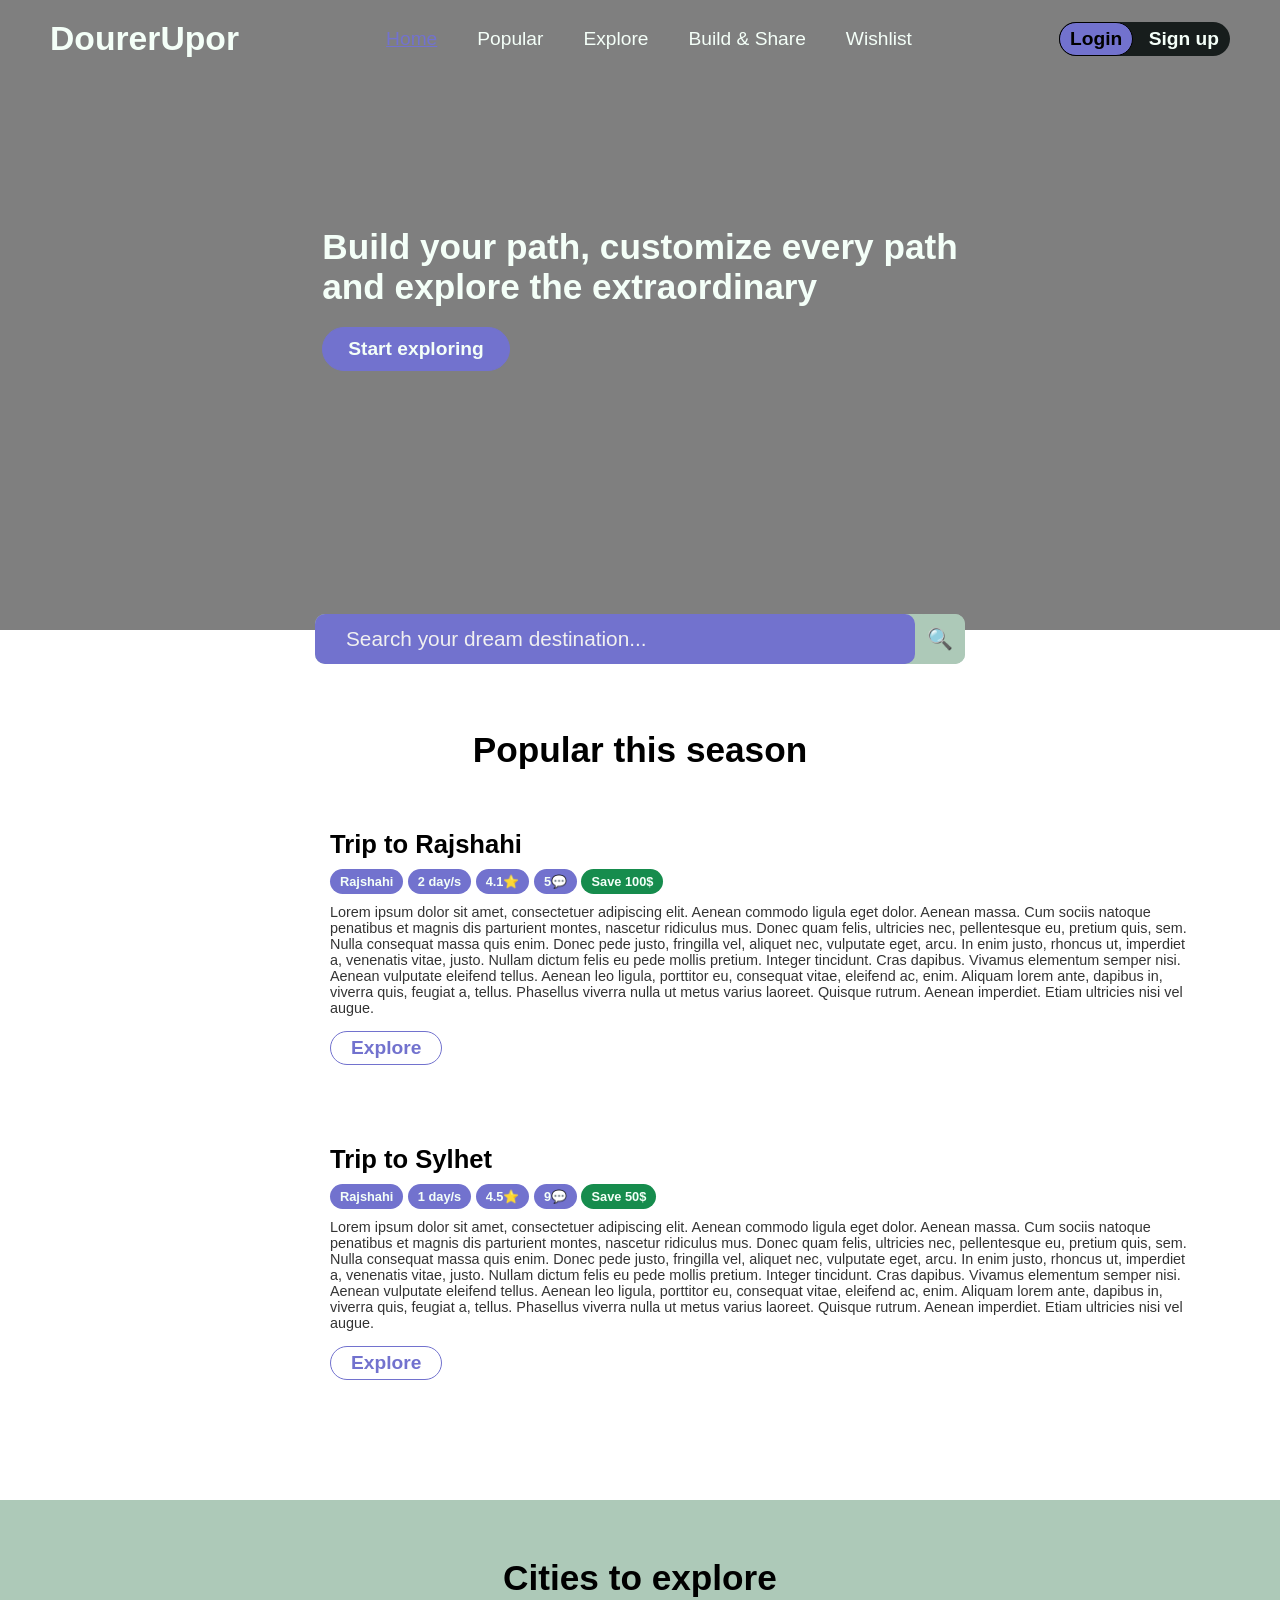
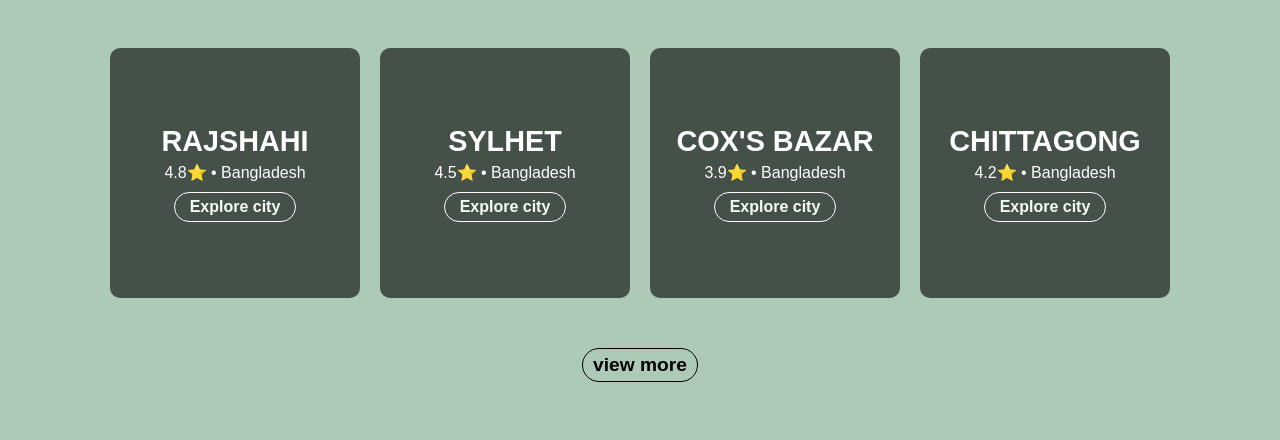
==== index.html @ 63a6f8eb "Dummy Home page" ====
<!DOCTYPE html>
<html lang="en">
<head>
    <meta charset="UTF-8">
    <meta name="viewport" content="width=device-width, initial-scale=1.0">
    <link rel="stylesheet" href="styles.css">
    <title>Document</title>
</head>
<body>
    <section id="hero-section">
        <div class="overlay">
            <nav id="navigation">
                <div class="logo">
                    <h3>DourerUpor</h3>
                </div>
                <div>
                    <ul>
                        <li class="active-page"><a href="" class="active">Home</a></li>
                        <li><a href="">Popular</a></li>
                        <li><a href="">Explore</a></li>
                        <li><a href="">Build & Share</a></li>
                        <li><a href="">Wishlist</a></li>
                    </ul>
                </div>
                <div>
                    <div class="login-btn-container">
                        <button class="login-btn theme-btn">Login</button>
                        <button class="signup-btn theme-btn">Sign up</button>
                    </div>
                </div>
            </nav>
            <div class="hero-body">
                <div class="hero-body-items">
                    <h1>Build your path, customize every path <br> and explore the extraordinary</h1>
                    <button class="theme-btn start-exploring-btn">Start exploring</button>
                    
                </div>
            </div>   
            <div class="hero-search-bar">
                <form>
                    <div class="search-box-wrapper">
                        <input placeholder="Search your dream destination..." type="text" id="search-box" name="search-box">
                        <button class="search-btn">🔍</button>
                    </div>
                </form>
            </div>
        </div>
    </section>
    <section id="popular-section">
        <div class="title-container"><h1>Popular this season</h1></div>
        <div class="popular-content-container">
            <div class="package-card">
                <div class="left">
                    <div class="package-cover" style="background: url(img/rajshahi.jpg); width: 250px; height: 250px;background-repeat: no-repeat;
  background-size: cover; border-radius: 10px;"></div>
                </div>
                <div class="right">
                    <h3 class="package-name card-item">Trip to Rajshahi</h3>
                    <div class="card-item">
                        <button class="theme-btn info-btn">Rajshahi</button>
                        <button disabled class="theme-btn info-btn">2 day/s</button>
                        <button disabled class="theme-btn info-btn">4.1⭐</button>
                        <button disabled class="theme-btn info-btn">5💬</button>
                        <button disabled class="theme-btn info-btn offer">Save 100$</button>
                    </div>
                    
                    <p class="card-item package-brief">Lorem ipsum dolor sit amet, consectetuer adipiscing elit. Aenean commodo ligula eget dolor. Aenean massa. Cum sociis natoque penatibus et magnis dis parturient montes, nascetur ridiculus mus. Donec quam felis, ultricies nec, pellentesque eu, pretium quis, sem. Nulla consequat massa quis enim. Donec pede justo, fringilla vel, aliquet nec, vulputate eget, arcu. In enim justo, rhoncus ut, imperdiet a, venenatis vitae, justo. Nullam dictum felis eu pede mollis pretium. Integer tincidunt. Cras dapibus. Vivamus elementum semper nisi. Aenean vulputate eleifend tellus. Aenean leo ligula, porttitor eu, consequat vitae, eleifend ac, enim. Aliquam lorem ante, dapibus in, viverra quis, feugiat a, tellus. Phasellus viverra nulla ut metus varius laoreet. Quisque rutrum. Aenean imperdiet. Etiam ultricies nisi vel augue.</p>
                    <div class="card-item">
                        <button class="theme-btn package-explore-btn">Explore</button>
                    </div>
                </div>
            </div>
            <div class="package-card">
                <div class="left">
                    <div class="package-cover" style="background: url(img/jaflong.jpg); width: 250px; height: 250px;background-repeat: no-repeat;
                                                    background-size: cover; border-radius: 10px;">
                    </div>
                </div>
                <div class="right">
                    <h3 class="package-name card-item">Trip to Sylhet</h3>
                    <div class="card-item">
                        <button class="theme-btn info-btn">Rajshahi</button>
                        <button disabled class="theme-btn info-btn">1 day/s</button>
                        <button disabled class="theme-btn info-btn">4.5⭐</button>
                        <button disabled class="theme-btn info-btn">9💬</button>
                        <button disabled class="theme-btn info-btn offer">Save 50$</button>
                    </div>
                    
                    <p class="card-item package-brief">Lorem ipsum dolor sit amet, consectetuer adipiscing elit. Aenean commodo ligula eget dolor. Aenean massa. Cum sociis natoque penatibus et magnis dis parturient montes, nascetur ridiculus mus. Donec quam felis, ultricies nec, pellentesque eu, pretium quis, sem. Nulla consequat massa quis enim. Donec pede justo, fringilla vel, aliquet nec, vulputate eget, arcu. In enim justo, rhoncus ut, imperdiet a, venenatis vitae, justo. Nullam dictum felis eu pede mollis pretium. Integer tincidunt. Cras dapibus. Vivamus elementum semper nisi. Aenean vulputate eleifend tellus. Aenean leo ligula, porttitor eu, consequat vitae, eleifend ac, enim. Aliquam lorem ante, dapibus in, viverra quis, feugiat a, tellus. Phasellus viverra nulla ut metus varius laoreet. Quisque rutrum. Aenean imperdiet. Etiam ultricies nisi vel augue.</p>
                    <div class="card-item">
                        <button class="theme-btn package-explore-btn">Explore</button>
                    </div>
                </div>
            </div>
        </div>
        
    </section>
    <section id="explore-section">
        <div class="title-container"><h1>Cities to explore</h1></div>
        <div class="explore-package-card-container">
            <div class="exlpore-card" style="background: url(img/rajshahi.jpg); width: 250px; height: 250px;background-repeat: no-repeat;
                                      background-size: cover; border-radius: 10px;">
                <div class="explore-wrapper">
                    <h3>Rajshahi</h3>
                    <p>4.8⭐ • Bangladesh</p>
                    <div>
                        <button class="theme-btn explore-city-btn">Explore city</button>
                    </div>
                </div>
            </div>
            <div class="exlpore-card" style="background: url(img/jaflong.jpg); width: 250px; height: 250px;background-repeat: no-repeat;
                                      background-size: cover; border-radius: 10px;">
                <div class="explore-wrapper">
                    <h3>Sylhet</h3>
                    <p>4.5⭐ • Bangladesh</p>
                    <div>
                        <button class="theme-btn explore-city-btn">Explore city</button>
                    </div>
                </div>
            </div>
            <div class="exlpore-card" style="background: url(img/cox.jpg); width: 250px; height: 250px;background-repeat: no-repeat;
                                      background-size: cover; border-radius: 10px;">
                <div class="explore-wrapper">
                    <h3>Cox's Bazar</h3>
                    <p>3.9⭐  • Bangladesh</p>
                    <div>
                        <button class="theme-btn explore-city-btn">Explore city</button>
                    </div>
                </div>
            </div>
            <div class="exlpore-card" style="background: url(img/ctg.jpg); width: 250px; height: 250px;background-repeat: no-repeat;
                                      background-size: cover; border-radius: 10px;">
                <div class="explore-wrapper">
                    <h3>Chittagong</h3>
                    <p>4.2⭐ • Bangladesh</p>
                    <div>
                        <button class="theme-btn explore-city-btn">Explore city</button>
                    </div>
                </div>
            </div>
        </div>
        <div class="btn-section">
            <button class="theme-btn view-more">view more</button>
            
        </div>

        
    </section>


</body>
</html>
---- styles.css ----
:root {
  --blue: #3581b8;
  --green: #168C4D;
  --white: #f4fff8;
  --black: #171d1c;
  --primary: #7272CE;
  --secondary: #ADC9B8;
}

* {
  margin: 0;
  padding: 0;
  box-sizing: border-box;
  font-family: sans-serif;
}
body{
/*  padding: 0 20px;*/
}

/*----------Navigation bar style----------------*/

#navigation {
  width: 100%;
  max-width: 1200px;
  display: flex;
  flex-direction: row;
  justify-content: space-between;
  align-items: center;
  padding: 20px 10px;
  margin: 0 auto;

}

.logo{
  font-size: 1.8rem;
  cursor: pointer;
  color: var(--white);
}

nav ul{
  display: flex;
  flex-direction: row;
  justify-content: center;
  align-items: center;
}

nav ul li{
  list-style-type: none;
  padding: 5px 20px;
}
.active-page{
  color: purple;
}

nav ul li a{
  text-decoration: none;
  color: var(--white);
  font-size: 1.2rem;
}
nav ul li a:hover{
  color: var(--primary);
  transition-duration: .3s;
}
/*Active Navigation page*/
.active{
  text-decoration: underline;
  color: var(--primary);
}
/*----basic design for theme button----*/
.theme-btn{
  background: none;
  border: 1px solid black;
  padding: 5px 10px;
  border-radius: 40px;
  cursor: pointer;
  font-size: 1.2rem;
  font-weight: bold;
}

.login-btn-container{
  background-color: var(--black);
  border-radius: 40px;
}

.login-btn{
  background-color: var(--primary);
  transition-duration: .3s;
}
.login-btn:hover{
  color: var(--white);
  transition-duration: .3s;
}
.signup-btn{
  border: 1px solid transparent;
  color: var(--white);
  transition-duration: .3s;
}
.signup-btn:hover{
  color: var(--primary);
  transition-duration: .3s;
}
/*----------------Hero section------------------*/
#hero-section{
  height: 70vh;
  background-color: var(--secondary);
  background: url(img/cox.jpg);
  background-repeat: no-repeat;
  background-size: cover;
}
/*black overlay over background*/
.overlay{
  height: 100%;
  width: 100%;
  background-color: rgba(0, 0, 0, 0.5);
}
.hero-body{
  display: flex;
  flex-direction: column;
  justify-content: center;
  align-items: center;
  height: 70%;
  width: 100%;
}
.hero-body h1{
  color: var(--white);
  font-size: 2.2rem;
}
.start-exploring-btn{
  border: 1px solid var(--primary);
  color: var(--white);
  background-color: var(--primary);
  margin-top: 20px;
  padding: 10px 25px;
  transition-duration: .4s;
}
.start-exploring-btn:hover{
  background-color: transparent;
  border: 1px solid var(--white);
  transition-duration: .4s;
}

.hero-search-bar{
  width: fit-content;
  margin: 0 auto;
}

.search-box-wrapper{
  margin-top: 95px;
  background-color: var(--secondary);
  border-radius: 10px;
  width: fit-content;
  display: flex;
  justify-content: center;
  align-items: center;
}
#search-box{
  width: 600px;
  height: 50px;
  padding: 5px 30px;
  border: 1px solid transparent;
  background-color: var(--primary);
  color: var(--white);
  border-radius: 10px;
  font-size: 1.3rem;

}
::placeholder {
  color: rgba(240, 240, 240, 1);
  opacity: 1; /* Firefox */
}
input:focus{
  outline: none;

}
.search-btn{
  width: 50px;
  height: 50px;
  border: 1px solid transparent;
  border-radius: 10px;
  font-size: 1.3rem;
  background-color: var(--secondary);
}

/*----------------Popular section----------------*/
#popular-section{
  max-width: 1200px;
  margin: 0 auto;
  margin-top: 100px;
}
.title-container{
  margin: 0 auto;
  width: fit-content;
}
.title-container h1{
  font-size: 2.2rem;
}
.package-card{
  display: flex;
  flex-direction: row;
  justify-content: center;
  align-items: center;
  margin: 30px 0;
  padding: 10px;
}
.package-card .right{
  padding: 10px 30px;
}

.package-name{
  font-size: 1.6rem;
  font-weight: bold;
}
.package-brief{
  color: rgba(0, 0, 0, 0.8);
  font-size: .9rem;
}
.info-btn{
  font-size: .8rem;
  padding: 5px 10px;
  height: 25px;
  color: var(--white);
  background-color: var(--primary);
  border: none;
/*  cursor: not-allowed;*/
}
.offer{
  background-color: var(--green);
}
.package-explore-btn{
  padding: 5px 20px;
  color: var(--primary);
  border: 1px solid var(--primary);
  transition-duration: .3s;
  margin-top: 5px;
}
.package-explore-btn:hover{
  color: var(--white);
  background-color: var(--primary);
  transition-duration: .3s;
}
.card-item{
  margin-top: 10px;
}
/*---------------Explore section-----------------*/
#explore-section{
/*  max-width: 1200px;*/
  margin: 0 auto;
  margin-top: 100px;
  background-color: var(--secondary);
  height: 60vh;
  display: flex;
  flex-direction: column;
  justify-content: center;
  align-items: center;
}
.explore-package-card-container{
  display: flex;
  flex-direction: row;
  flex-wrap: wrap;
  justify-content: space-around;
  align-items: center;
  margin: 50px 0;
  max-width: 1200px;
}
.explore-wrapper{
  width: 100%;
  height: 100%;
  background-color: rgba(0, 0, 0, .6);
  border-radius: 10px;
  display: flex;
  flex-direction: column;
  justify-content: center;
  align-items: center;
}
.exlpore-card{
  height: 250px;
  width: 250px;
  background-color: var(--blue);
  border-radius: 10px;
  margin: 0 10px;
  color: white;
  transition-duration: .3s;
}
.exlpore-card:hover{
  transform: scale(1.1);
  transition-duration: .3s;
}
.exlpore-card h3{
  font-size: 1.8rem;
  text-transform: uppercase;
  margin-bottom: 5px;
}
.explore-city-btn{
  color: var(--white);
  font-size: 1rem;
  border: 1px solid white;
  margin-top: 10px;
  padding: 5px 15px;
}
.explore-city-btn:hover{
  background-color: var(--white);
  color: var(--black);
}
.view-more:hover{
  color: white;
  background-color: var(--primary);
  transition-duration: .3s;
  border: 1px solid transparent;
}



@media only screen and (max-width: 700px) {
  nav ul li{
  list-style-type: none;
  padding: 5px 5px;
}
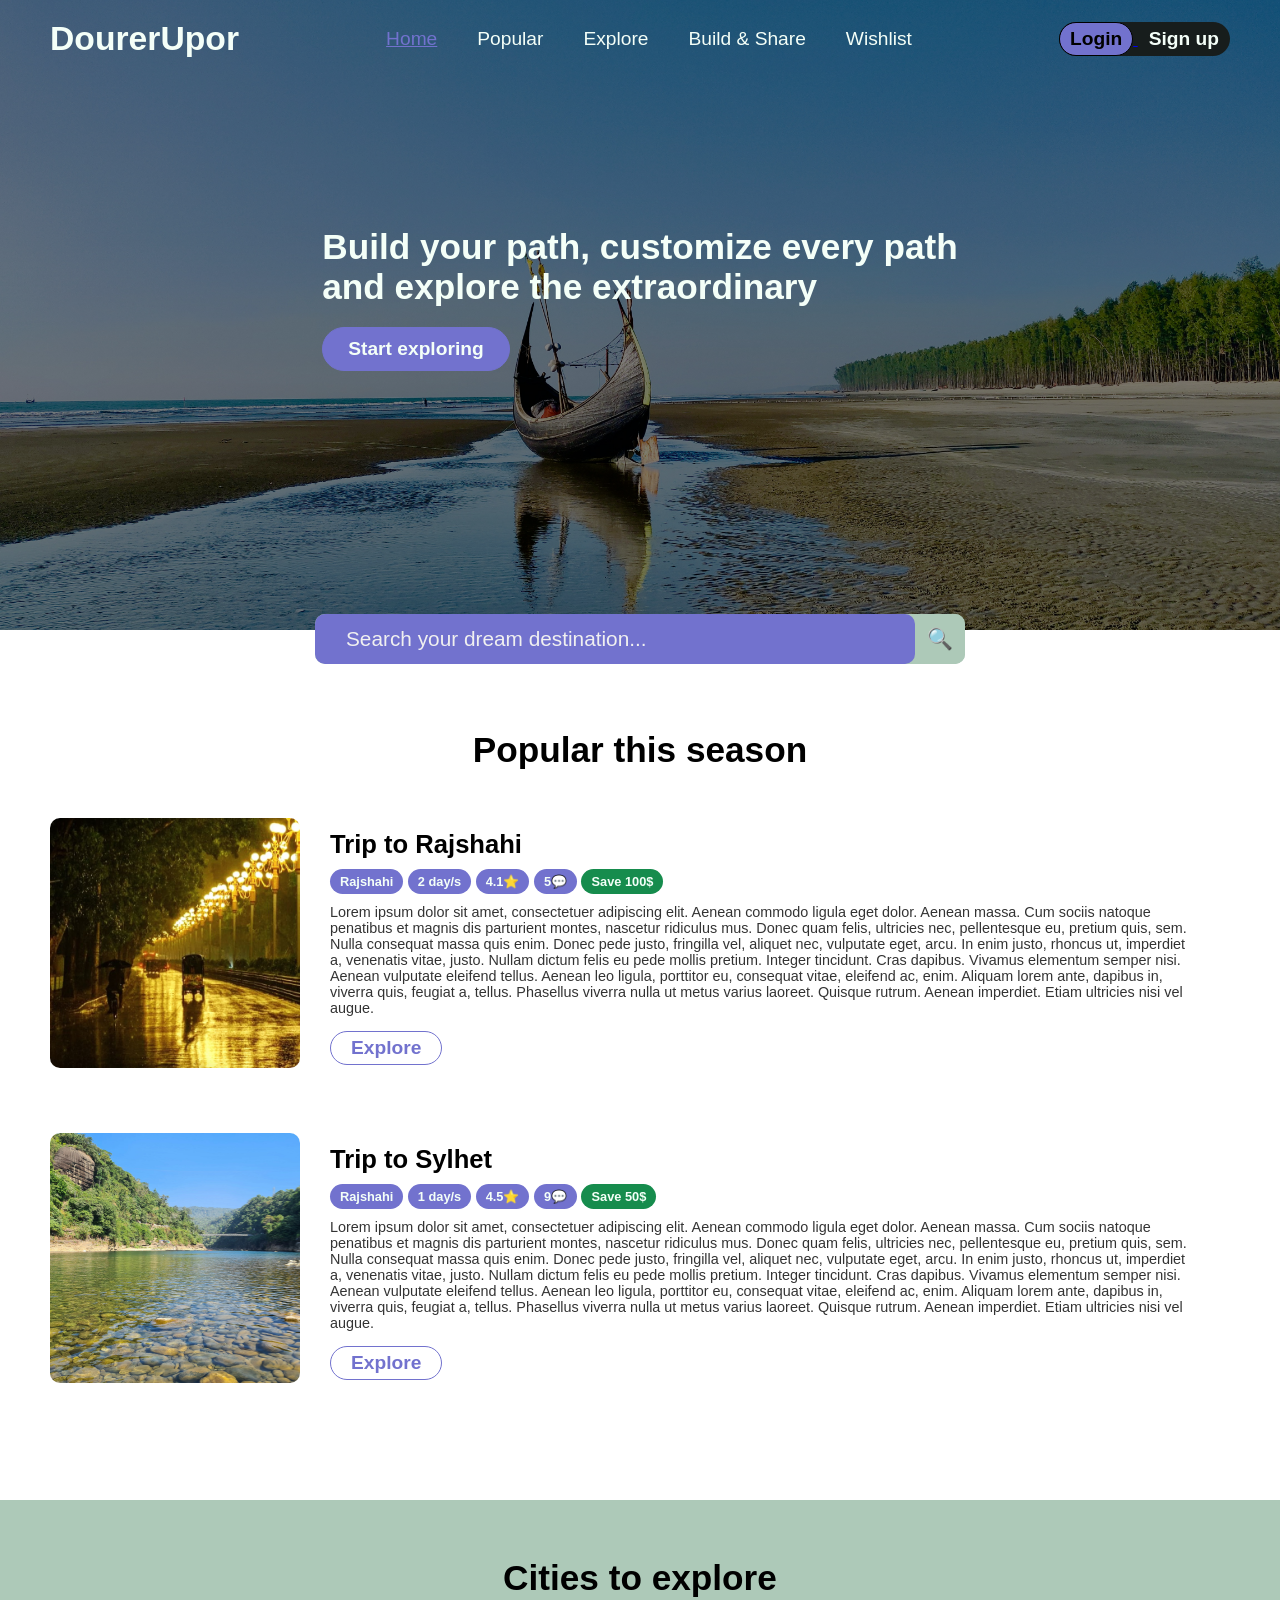
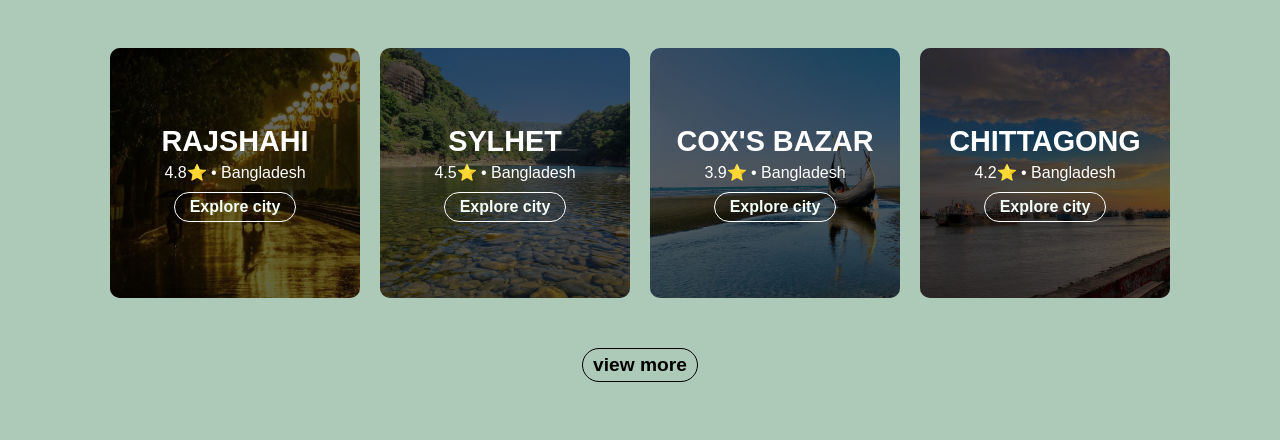
==== commit 4bb7909a: "SingleTone Database" ====
--- a/index.html
+++ b/index.html
@@ -24,7 +24,10 @@
                 </div>
                 <div>
                     <div class="login-btn-container">
-                        <button class="login-btn theme-btn">Login</button>
+                        <a href="login/login.html">
+                            <button class="login-btn theme-btn">Login</button>
+                        </a>
+                        
                         <button class="signup-btn theme-btn">Sign up</button>
                     </div>
                 </div>
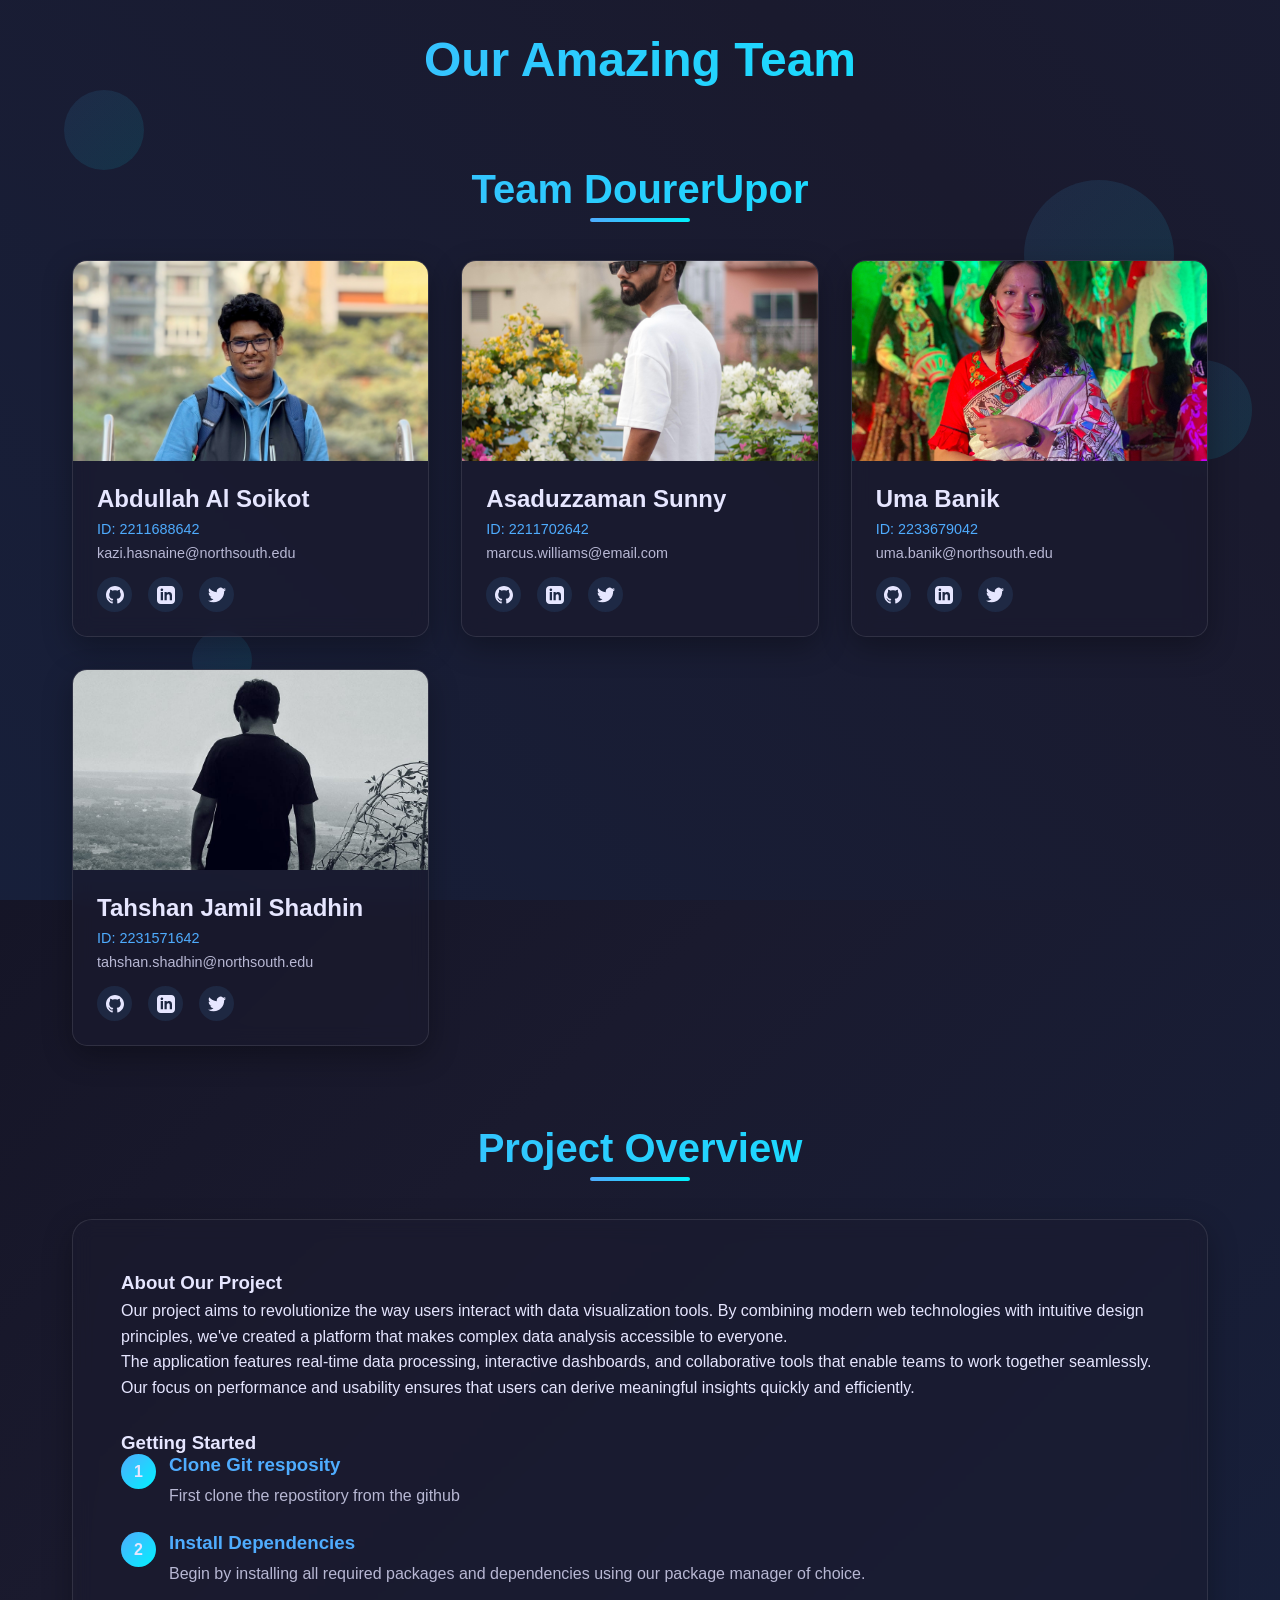
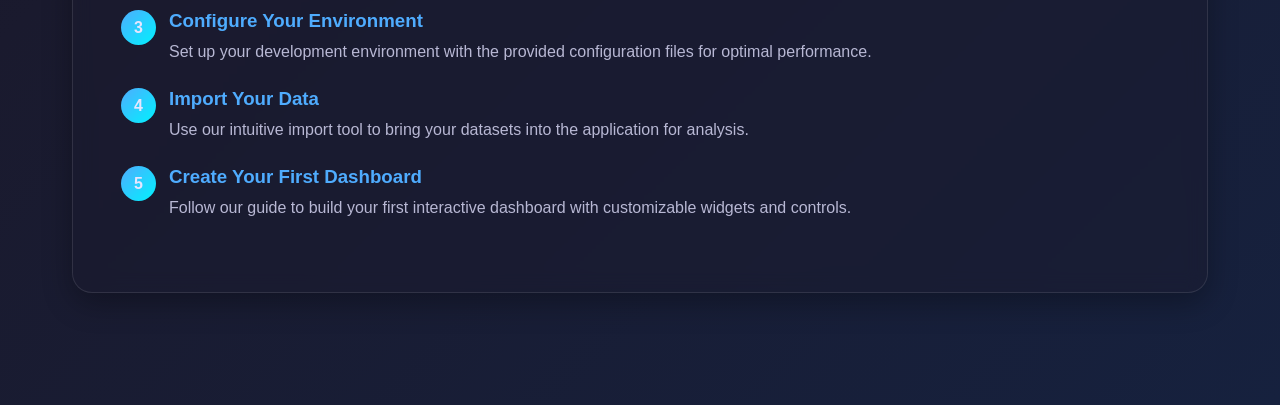
==== commit 39e7ab6e: "fixed few design issues added a team intro page" ====
--- a/index.html
+++ b/index.html
@@ -1,155 +1,549 @@
 <!DOCTYPE html>
 <html lang="en">
+
 <head>
     <meta charset="UTF-8">
     <meta name="viewport" content="width=device-width, initial-scale=1.0">
-    <link rel="stylesheet" href="styles.css">
-    <title>Document</title>
+    <title>Team Introduction</title>
+    <style>
+        :root {
+            --bg-gradient: linear-gradient(135deg, #0f0f1e, #1a1a2e, #16213e);
+            --card-bg: rgba(26, 26, 46, 0.7);
+            --accent-color: #4facfe;
+            --text-color: #e6e6ff;
+            --secondary-text: #b8b8d4;
+        }
+
+        * {
+            margin: 0;
+            padding: 0;
+            box-sizing: border-box;
+            font-family: 'Segoe UI', Tahoma, Geneva, Verdana, sans-serif;
+        }
+
+        body {
+            background: var(--bg-gradient);
+            color: var(--text-color);
+            min-height: 100vh;
+            overflow-x: hidden;
+        }
+
+        header {
+            padding: 2rem;
+            text-align: center;
+            position: relative;
+            overflow: hidden;
+        }
+
+        header h1 {
+            font-size: 3rem;
+            margin-bottom: 1rem;
+            background: linear-gradient(90deg, #4facfe, #00f2fe);
+            -webkit-background-clip: text;
+            background-clip: text;
+            color: transparent;
+            opacity: 0;
+            transform: translateY(20px);
+            animation: fadeIn 1s ease forwards;
+        }
+
+        header p {
+            font-size: 1.2rem;
+            color: var(--secondary-text);
+            max-width: 800px;
+            margin: 0 auto;
+            opacity: 0;
+            transform: translateY(20px);
+            animation: fadeIn 1s ease forwards 0.3s;
+        }
+
+        .container {
+            max-width: 1200px;
+            margin: 0 auto;
+            padding: 2rem;
+        }
+
+        section {
+            margin-bottom: 5rem;
+            position: relative;
+        }
+
+        .section-title {
+            font-size: 2.5rem;
+            margin-bottom: 3rem;
+            text-align: center;
+            background: linear-gradient(90deg, #4facfe, #00f2fe);
+            -webkit-background-clip: text;
+            background-clip: text;
+            color: transparent;
+            position: relative;
+            opacity: 0;
+            transform: translateY(20px);
+        }
+
+        .section-title::after {
+            content: '';
+            position: absolute;
+            width: 100px;
+            height: 4px;
+            background: linear-gradient(90deg, #4facfe, #00f2fe);
+            bottom: -10px;
+            left: 50%;
+            transform: translateX(-50%);
+            border-radius: 2px;
+        }
+
+        .team-grid {
+            display: grid;
+            grid-template-columns: repeat(auto-fit, minmax(280px, 1fr));
+            gap: 2rem;
+        }
+
+        .team-card {
+            background: var(--card-bg);
+            border-radius: 15px;
+            overflow: hidden;
+            box-shadow: 0 10px 30px rgba(0, 0, 0, 0.3);
+            backdrop-filter: blur(10px);
+            border: 1px solid rgba(255, 255, 255, 0.1);
+            transition: transform 0.3s ease, box-shadow 0.3s ease;
+            opacity: 0;
+            transform: translateY(30px);
+        }
+
+        .team-card:hover {
+            transform: translateY(-10px);
+            box-shadow: 0 15px 35px rgba(0, 0, 0, 0.4);
+        }
+
+        .card-image {
+            height: 200px;
+            overflow: hidden;
+            position: relative;
+        }
+
+        .card-image img {
+            width: 100%;
+            height: 100%;
+            object-fit: cover;
+            transition: transform 0.5s ease;
+        }
+
+        .team-card:hover .card-image img {
+            transform: scale(1.1);
+        }
+
+        .card-content {
+            padding: 1.5rem;
+        }
+
+        .card-content h3 {
+            font-size: 1.5rem;
+            margin-bottom: 0.5rem;
+        }
+
+        .card-content .id {
+            color: var(--accent-color);
+            font-size: 0.9rem;
+            margin-bottom: 0.5rem;
+        }
+
+        .card-content .email {
+            color: var(--secondary-text);
+            font-size: 0.9rem;
+            margin-bottom: 1rem;
+        }
+
+        .social-links {
+            display: flex;
+            gap: 1rem;
+            margin-top: 1rem;
+        }
+
+        .social-links a {
+            width: 35px;
+            height: 35px;
+            display: flex;
+            align-items: center;
+            justify-content: center;
+            background: rgba(79, 172, 254, 0.1);
+            border-radius: 50%;
+            color: var(--text-color);
+            text-decoration: none;
+            transition: all 0.3s ease;
+        }
+
+        .social-links a:hover {
+            background: var(--accent-color);
+            transform: translateY(-3px);
+        }
+
+        .social-icon {
+            width: 18px;
+            height: 18px;
+            fill: currentColor;
+        }
+
+        .project-section {
+            background: rgba(26, 26, 46, 0.5);
+            border-radius: 20px;
+            padding: 3rem;
+            box-shadow: 0 10px 30px rgba(0, 0, 0, 0.3);
+            backdrop-filter: blur(10px);
+            border: 1px solid rgba(255, 255, 255, 0.1);
+            opacity: 0;
+            transform: translateY(30px);
+        }
+
+        .project-description {
+            margin-bottom: 2rem;
+            line-height: 1.6;
+        }
+
+        .steps-container {
+            counter-reset: step-counter;
+        }
+
+        .step {
+            position: relative;
+            padding-left: 3rem;
+            margin-bottom: 1.5rem;
+            transition: transform 0.3s ease;
+        }
+
+        .step:hover {
+            transform: translateX(10px);
+        }
+
+        .step::before {
+            content: counter(step-counter);
+            counter-increment: step-counter;
+            position: absolute;
+            left: 0;
+            top: 0;
+            width: 35px;
+            height: 35px;
+            background: linear-gradient(135deg, #4facfe, #00f2fe);
+            border-radius: 50%;
+            display: flex;
+            align-items: center;
+            justify-content: center;
+            font-weight: bold;
+        }
+
+        .step h3 {
+            margin-bottom: 0.5rem;
+            color: var(--accent-color);
+        }
+
+        .step p {
+            color: var(--secondary-text);
+            line-height: 1.5;
+        }
+
+        .floating-shapes {
+            position: absolute;
+            top: 0;
+            left: 0;
+            width: 100%;
+            height: 100%;
+            overflow: hidden;
+            z-index: -1;
+        }
+
+        .shape {
+            position: absolute;
+            border-radius: 50%;
+            background: linear-gradient(135deg, rgba(79, 172, 254, 0.1), rgba(0, 242, 254, 0.1));
+            animation: float 15s infinite linear;
+        }
+
+        @keyframes float {
+            0% {
+                transform: translate(0, 0) rotate(0deg);
+            }
+
+            25% {
+                transform: translate(100px, 50px) rotate(90deg);
+            }
+
+            50% {
+                transform: translate(50px, 100px) rotate(180deg);
+            }
+
+            75% {
+                transform: translate(-50px, 50px) rotate(270deg);
+            }
+
+            100% {
+                transform: translate(0, 0) rotate(360deg);
+            }
+        }
+
+        @keyframes fadeIn {
+            to {
+                opacity: 1;
+                transform: translateY(0);
+            }
+        }
+
+        @media (max-width: 768px) {
+            .project-section {
+                padding: 2rem;
+            }
+
+            header h1 {
+                font-size: 2rem;
+            }
+
+            .section-title {
+                font-size: 1.8rem;
+            }
+        }
+
+        /* Animated Gradients */
+        .animated-gradient {
+            position: fixed;
+            top: 0;
+            left: 0;
+            width: 100%;
+            height: 100%;
+            z-index: -2;
+            background: linear-gradient(45deg,
+                    #0f0f1e 0%,
+                    #16213e 25%,
+                    #1a1a2e 50%,
+                    #16213e 75%,
+                    #0f0f1e 100%);
+            background-size: 400% 400%;
+            animation: gradientAnimation 15s ease infinite;
+        }
+
+        @keyframes gradientAnimation {
+            0% {
+                background-position: 0% 50%;
+            }
+
+            50% {
+                background-position: 100% 50%;
+            }
+
+            100% {
+                background-position: 0% 50%;
+            }
+        }
+    </style>
 </head>
+
 <body>
-    <section id="hero-section">
-        <div class="overlay">
-            <nav id="navigation">
-                <div class="logo">
-                    <h3>DourerUpor</h3>
+    <div class="animated-gradient"></div>
+
+    <header>
+        <h1>Our Amazing Team</h1>
+        <!-- <p></p> -->
+    </header>
+
+    <div class="container">
+        <section id="team">
+            <h2 class="section-title">Team DourerUpor</h2>
+            <div class="team-grid">
+                <div class="team-card">
+                    <div class="card-image">
+                        <img src="group-mate/kazi.jpg" alt="Team Member 1">
+                    </div>
+                    <div class="card-content">
+                        <h3>Abdullah Al Soikot</h3>
+                        <div class="id">ID: 2211688642</div>
+                        <div class="email">kazi.hasnaine@northsouth.edu</div>
+                        <div class="social-links">
+                            <a href="https://github.com/Hasnaine2000?fbclid=IwY2xjawJpzu1leHRuA2FlbQIxMAABHh9IRlwTbHalldZdqJzVmeZw7vwTnKT23ZAGmstLZTe27DBYLQERzN4OkGGG_aem_OBn5WqchpGSuPE_ywhAiOQ"
+                                aria-label="GitHub">
+                                <svg class="social-icon" viewBox="0 0 24 24">
+                                    <path
+                                        d="M12 0c-6.626 0-12 5.373-12 12 0 5.302 3.438 9.8 8.207 11.387.599.111.793-.261.793-.577v-2.234c-3.338.726-4.033-1.416-4.033-1.416-.546-1.387-1.333-1.756-1.333-1.756-1.089-.745.083-.729.083-.729 1.205.084 1.839 1.237 1.839 1.237 1.07 1.834 2.807 1.304 3.492.997.107-.775.418-1.305.762-1.604-2.665-.305-5.467-1.334-5.467-5.931 0-1.311.469-2.381 1.236-3.221-.124-.303-.535-1.524.117-3.176 0 0 1.008-.322 3.301 1.23.957-.266 1.983-.399 3.003-.404 1.02.005 2.047.138 3.006.404 2.291-1.552 3.297-1.23 3.297-1.23.653 1.653.242 2.874.118 3.176.77.84 1.235 1.911 1.235 3.221 0 4.609-2.807 5.624-5.479 5.921.43.372.823 1.102.823 2.222v3.293c0 .319.192.694.801.576 4.765-1.589 8.199-6.086 8.199-11.386 0-6.627-5.373-12-12-12z" />
+                                </svg>
+                            </a>
+                            <a href="https://www.linkedin.com/in/kazi-abdullah-al-hasnaine/?fbclid=IwY2xjawJpzStleHRuA2FlbQIxMAABHqvmVbIYWXIRYP2E36P0VcRUq3BYd5-uf1Tjjhro5T4gNsnGXAdVc3--UMwI_aem_fM3nv0O7KwsZji2J7w3Eow"
+                                aria-label="LinkedIn">
+                                <svg class="social-icon" viewBox="0 0 24 24">
+                                    <path
+                                        d="M19 0h-14c-2.761 0-5 2.239-5 5v14c0 2.761 2.239 5 5 5h14c2.762 0 5-2.239 5-5v-14c0-2.761-2.238-5-5-5zm-11 19h-3v-11h3v11zm-1.5-12.268c-.966 0-1.75-.79-1.75-1.764s.784-1.764 1.75-1.764 1.75.79 1.75 1.764-.783 1.764-1.75 1.764zm13.5 12.268h-3v-5.604c0-3.368-4-3.113-4 0v5.604h-3v-11h3v1.765c1.396-2.586 7-2.777 7 2.476v6.759z" />
+                                </svg>
+                            </a>
+                            <a href="#" aria-label="Twitter">
+                                <svg class="social-icon" viewBox="0 0 24 24">
+                                    <path
+                                        d="M23.953 4.57a10 10 0 01-2.825.775 4.958 4.958 0 002.163-2.723 10.04 10.04 0 01-3.127 1.195 4.92 4.92 0 00-8.384 4.482C7.69 8.095 4.067 6.13 1.64 3.162a4.822 4.822 0 00-.666 2.475c0 1.71.87 3.213 2.188 4.096a4.904 4.904 0 01-2.228-.616v.06a4.923 4.923 0 003.946 4.827 4.996 4.996 0 01-2.212.085 4.937 4.937 0 004.604 3.417 9.868 9.868 0 01-6.102 2.105c-.39 0-.779-.023-1.17-.067a13.995 13.995 0 007.557 2.209c9.054 0 13.999-7.496 13.999-13.986 0-.209 0-.42-.015-.63a9.936 9.936 0 002.46-2.548l-.047-.02z" />
+                                </svg>
+                            </a>
+                        </div>
+                    </div>
                 </div>
-                <div>
-                    <ul>
-                        <li class="active-page"><a href="" class="active">Home</a></li>
-                        <li><a href="">Popular</a></li>
-                        <li><a href="">Explore</a></li>
-                        <li><a href="">Build & Share</a></li>
-                        <li><a href="">Wishlist</a></li>
-                    </ul>
+
+                <div class="team-card">
+                    <div class="card-image">
+                        <img src="group-mate/sunny.jpg" alt="Team Member 3">
+                    </div>
+                    <div class="card-content">
+                        <h3>Asaduzzaman Sunny</h3>
+                        <div class="id">ID: 2211702642</div>
+                        <div class="email">marcus.williams@email.com</div>
+                        <div class="social-links">
+                            <a href="#" aria-label="GitHub">
+                                <svg class="social-icon" viewBox="0 0 24 24">
+                                    <path
+                                        d="M12 0c-6.626 0-12 5.373-12 12 0 5.302 3.438 9.8 8.207 11.387.599.111.793-.261.793-.577v-2.234c-3.338.726-4.033-1.416-4.033-1.416-.546-1.387-1.333-1.756-1.333-1.756-1.089-.745.083-.729.083-.729 1.205.084 1.839 1.237 1.839 1.237 1.07 1.834 2.807 1.304 3.492.997.107-.775.418-1.305.762-1.604-2.665-.305-5.467-1.334-5.467-5.931 0-1.311.469-2.381 1.236-3.221-.124-.303-.535-1.524.117-3.176 0 0 1.008-.322 3.301 1.23.957-.266 1.983-.399 3.003-.404 1.02.005 2.047.138 3.006.404 2.291-1.552 3.297-1.23 3.297-1.23.653 1.653.242 2.874.118 3.176.77.84 1.235 1.911 1.235 3.221 0 4.609-2.807 5.624-5.479 5.921.43.372.823 1.102.823 2.222v3.293c0 .319.192.694.801.576 4.765-1.589 8.199-6.086 8.199-11.386 0-6.627-5.373-12-12-12z" />
+                                </svg>
+                            </a>
+                            <a href="#" aria-label="LinkedIn">
+                                <svg class="social-icon" viewBox="0 0 24 24">
+                                    <path
+                                        d="M19 0h-14c-2.761 0-5 2.239-5 5v14c0 2.761 2.239 5 5 5h14c2.762 0 5-2.239 5-5v-14c0-2.761-2.238-5-5-5zm-11 19h-3v-11h3v11zm-1.5-12.268c-.966 0-1.75-.79-1.75-1.764s.784-1.764 1.75-1.764 1.75.79 1.75 1.764-.783 1.764-1.75 1.764zm13.5 12.268h-3v-5.604c0-3.368-4-3.113-4 0v5.604h-3v-11h3v1.765c1.396-2.586 7-2.777 7 2.476v6.759z" />
+                                </svg>
+                            </a>
+                            <a href="#" aria-label="Twitter">
+                                <svg class="social-icon" viewBox="0 0 24 24">
+                                    <path
+                                        d="M23.953 4.57a10 10 0 01-2.825.775 4.958 4.958 0 002.163-2.723 10.04 10.04 0 01-3.127 1.195 4.92 4.92 0 00-8.384 4.482C7.69 8.095 4.067 6.13 1.64 3.162a4.822 4.822 0 00-.666 2.475c0 1.71.87 3.213 2.188 4.096a4.904 4.904 0 01-2.228-.616v.06a4.923 4.923 0 003.946 4.827 4.996 4.996 0 01-2.212.085 4.937 4.937 0 004.604 3.417 9.868 9.868 0 01-6.102 2.105c-.39 0-.779-.023-1.17-.067a13.995 13.995 0 007.557 2.209c9.054 0 13.999-7.496 13.999-13.986 0-.209 0-.42-.015-.63a9.936 9.936 0 002.46-2.548l-.047-.02z" />
+                                </svg>
+                            </a>
+                        </div>
+                    </div>
                 </div>
-                <div>
-                    <div class="login-btn-container">
-                        <a href="login/login.html">
-                            <button class="login-btn theme-btn">Login</button>
-                        </a>
-                        
-                        <button class="signup-btn theme-btn">Sign up</button>
+
+                <div class="team-card">
+                    <div class="card-image">
+                        <img src="group-mate/uma.jpg" alt="Team Member 2">
+                    </div>
+                    <div class="card-content">
+                        <h3>Uma Banik</h3>
+                        <div class="id">ID: 2233679042</div>
+                        <div class="email">uma.banik@northsouth.edu</div>
+                        <div class="social-links">
+                            <a href="#" aria-label="GitHub">
+                                <svg class="social-icon" viewBox="0 0 24 24">
+                                    <path
+                                        d="M12 0c-6.626 0-12 5.373-12 12 0 5.302 3.438 9.8 8.207 11.387.599.111.793-.261.793-.577v-2.234c-3.338.726-4.033-1.416-4.033-1.416-.546-1.387-1.333-1.756-1.333-1.756-1.089-.745.083-.729.083-.729 1.205.084 1.839 1.237 1.839 1.237 1.07 1.834 2.807 1.304 3.492.997.107-.775.418-1.305.762-1.604-2.665-.305-5.467-1.334-5.467-5.931 0-1.311.469-2.381 1.236-3.221-.124-.303-.535-1.524.117-3.176 0 0 1.008-.322 3.301 1.23.957-.266 1.983-.399 3.003-.404 1.02.005 2.047.138 3.006.404 2.291-1.552 3.297-1.23 3.297-1.23.653 1.653.242 2.874.118 3.176.77.84 1.235 1.911 1.235 3.221 0 4.609-2.807 5.624-5.479 5.921.43.372.823 1.102.823 2.222v3.293c0 .319.192.694.801.576 4.765-1.589 8.199-6.086 8.199-11.386 0-6.627-5.373-12-12-12z" />
+                                </svg>
+                            </a>
+                            <a href="#" aria-label="LinkedIn">
+                                <svg class="social-icon" viewBox="0 0 24 24">
+                                    <path
+                                        d="M19 0h-14c-2.761 0-5 2.239-5 5v14c0 2.761 2.239 5 5 5h14c2.762 0 5-2.239 5-5v-14c0-2.761-2.238-5-5-5zm-11 19h-3v-11h3v11zm-1.5-12.268c-.966 0-1.75-.79-1.75-1.764s.784-1.764 1.75-1.764 1.75.79 1.75 1.764-.783 1.764-1.75 1.764zm13.5 12.268h-3v-5.604c0-3.368-4-3.113-4 0v5.604h-3v-11h3v1.765c1.396-2.586 7-2.777 7 2.476v6.759z" />
+                                </svg>
+                            </a>
+                            <a href="#" aria-label="Twitter">
+                                <svg class="social-icon" viewBox="0 0 24 24">
+                                    <path
+                                        d="M23.953 4.57a10 10 0 01-2.825.775 4.958 4.958 0 002.163-2.723 10.04 10.04 0 01-3.127 1.195 4.92 4.92 0 00-8.384 4.482C7.69 8.095 4.067 6.13 1.64 3.162a4.822 4.822 0 00-.666 2.475c0 1.71.87 3.213 2.188 4.096a4.904 4.904 0 01-2.228-.616v.06a4.923 4.923 0 003.946 4.827 4.996 4.996 0 01-2.212.085 4.937 4.937 0 004.604 3.417 9.868 9.868 0 01-6.102 2.105c-.39 0-.779-.023-1.17-.067a13.995 13.995 0 007.557 2.209c9.054 0 13.999-7.496 13.999-13.986 0-.209 0-.42-.015-.63a9.936 9.936 0 002.46-2.548l-.047-.02z" />
+                                </svg>
+                            </a>
+                        </div>
                     </div>
                 </div>
-            </nav>
-            <div class="hero-body">
-                <div class="hero-body-items">
-                    <h1>Build your path, customize every path <br> and explore the extraordinary</h1>
-                    <button class="theme-btn start-exploring-btn">Start exploring</button>
-                    
-                </div>
-            </div>   
-            <div class="hero-search-bar">
-                <form>
-                    <div class="search-box-wrapper">
-                        <input placeholder="Search your dream destination..." type="text" id="search-box" name="search-box">
-                        <button class="search-btn">🔍</button>
-                    </div>
-                </form>
-            </div>
-        </div>
-    </section>
-    <section id="popular-section">
-        <div class="title-container"><h1>Popular this season</h1></div>
-        <div class="popular-content-container">
-            <div class="package-card">
-                <div class="left">
-                    <div class="package-cover" style="background: url(img/rajshahi.jpg); width: 250px; height: 250px;background-repeat: no-repeat;
-  background-size: cover; border-radius: 10px;"></div>
-                </div>
-                <div class="right">
-                    <h3 class="package-name card-item">Trip to Rajshahi</h3>
-                    <div class="card-item">
-                        <button class="theme-btn info-btn">Rajshahi</button>
-                        <button disabled class="theme-btn info-btn">2 day/s</button>
-                        <button disabled class="theme-btn info-btn">4.1⭐</button>
-                        <button disabled class="theme-btn info-btn">5💬</button>
-                        <button disabled class="theme-btn info-btn offer">Save 100$</button>
-                    </div>
-                    
-                    <p class="card-item package-brief">Lorem ipsum dolor sit amet, consectetuer adipiscing elit. Aenean commodo ligula eget dolor. Aenean massa. Cum sociis natoque penatibus et magnis dis parturient montes, nascetur ridiculus mus. Donec quam felis, ultricies nec, pellentesque eu, pretium quis, sem. Nulla consequat massa quis enim. Donec pede justo, fringilla vel, aliquet nec, vulputate eget, arcu. In enim justo, rhoncus ut, imperdiet a, venenatis vitae, justo. Nullam dictum felis eu pede mollis pretium. Integer tincidunt. Cras dapibus. Vivamus elementum semper nisi. Aenean vulputate eleifend tellus. Aenean leo ligula, porttitor eu, consequat vitae, eleifend ac, enim. Aliquam lorem ante, dapibus in, viverra quis, feugiat a, tellus. Phasellus viverra nulla ut metus varius laoreet. Quisque rutrum. Aenean imperdiet. Etiam ultricies nisi vel augue.</p>
-                    <div class="card-item">
-                        <button class="theme-btn package-explore-btn">Explore</button>
+
+                <div class="team-card">
+                    <div class="card-image">
+                        <img src="group-mate/shadhu.jpg" alt="Team Member 4">
+                    </div>
+                    <div class="card-content">
+                        <h3>Tahshan Jamil Shadhin</h3>
+                        <div class="id">ID: 2231571642</div>
+                        <div class="email">tahshan.shadhin@northsouth.edu</div>
+                        <div class="social-links">
+                            <a href="#" aria-label="GitHub">
+                                <svg class="social-icon" viewBox="0 0 24 24">
+                                    <path
+                                        d="M12 0c-6.626 0-12 5.373-12 12 0 5.302 3.438 9.8 8.207 11.387.599.111.793-.261.793-.577v-2.234c-3.338.726-4.033-1.416-4.033-1.416-.546-1.387-1.333-1.756-1.333-1.756-1.089-.745.083-.729.083-.729 1.205.084 1.839 1.237 1.839 1.237 1.07 1.834 2.807 1.304 3.492.997.107-.775.418-1.305.762-1.604-2.665-.305-5.467-1.334-5.467-5.931 0-1.311.469-2.381 1.236-3.221-.124-.303-.535-1.524.117-3.176 0 0 1.008-.322 3.301 1.23.957-.266 1.983-.399 3.003-.404 1.02.005 2.047.138 3.006.404 2.291-1.552 3.297-1.23 3.297-1.23.653 1.653.242 2.874.118 3.176.77.84 1.235 1.911 1.235 3.221 0 4.609-2.807 5.624-5.479 5.921.43.372.823 1.102.823 2.222v3.293c0 .319.192.694.801.576 4.765-1.589 8.199-6.086 8.199-11.386 0-6.627-5.373-12-12-12z" />
+                                </svg>
+                            </a>
+                            <a href="#" aria-label="LinkedIn">
+                                <svg class="social-icon" viewBox="0 0 24 24">
+                                    <path
+                                        d="M19 0h-14c-2.761 0-5 2.239-5 5v14c0 2.761 2.239 5 5 5h14c2.762 0 5-2.239 5-5v-14c0-2.761-2.238-5-5-5zm-11 19h-3v-11h3v11zm-1.5-12.268c-.966 0-1.75-.79-1.75-1.764s.784-1.764 1.75-1.764 1.75.79 1.75 1.764-.783 1.764-1.75 1.764zm13.5 12.268h-3v-5.604c0-3.368-4-3.113-4 0v5.604h-3v-11h3v1.765c1.396-2.586 7-2.777 7 2.476v6.759z" />
+                                </svg>
+                            </a>
+                            <a href="#" aria-label="Twitter">
+                                <svg class="social-icon" viewBox="0 0 24 24">
+                                    <path
+                                        d="M23.953 4.57a10 10 0 01-2.825.775 4.958 4.958 0 002.163-2.723 10.04 10.04 0 01-3.127 1.195 4.92 4.92 0 00-8.384 4.482C7.69 8.095 4.067 6.13 1.64 3.162a4.822 4.822 0 00-.666 2.475c0 1.71.87 3.213 2.188 4.096a4.904 4.904 0 01-2.228-.616v.06a4.923 4.923 0 003.946 4.827 4.996 4.996 0 01-2.212.085 4.937 4.937 0 004.604 3.417 9.868 9.868 0 01-6.102 2.105c-.39 0-.779-.023-1.17-.067a13.995 13.995 0 007.557 2.209c9.054 0 13.999-7.496 13.999-13.986 0-.209 0-.42-.015-.63a9.936 9.936 0 002.46-2.548l-.047-.02z" />
+                                </svg>
+                            </a>
+                        </div>
                     </div>
                 </div>
             </div>
-            <div class="package-card">
-                <div class="left">
-                    <div class="package-cover" style="background: url(img/jaflong.jpg); width: 250px; height: 250px;background-repeat: no-repeat;
-                                                    background-size: cover; border-radius: 10px;">
-                    </div>
+        </section>
+
+        <section id="project">
+            <h2 class="section-title">Project Overview</h2>
+            <div class="project-section">
+                <div class="project-description">
+                    <h3>About Our Project</h3>
+                    <p>Our project aims to revolutionize the way users interact with data visualization tools. By
+                        combining modern web technologies with intuitive design principles, we've created a platform
+                        that makes complex data analysis accessible to everyone.</p>
+                    <p>The application features real-time data processing, interactive dashboards, and collaborative
+                        tools that enable teams to work together seamlessly. Our focus on performance and usability
+                        ensures that users can derive meaningful insights quickly and efficiently.</p>
                 </div>
-                <div class="right">
-                    <h3 class="package-name card-item">Trip to Sylhet</h3>
-                    <div class="card-item">
-                        <button class="theme-btn info-btn">Rajshahi</button>
-                        <button disabled class="theme-btn info-btn">1 day/s</button>
-                        <button disabled class="theme-btn info-btn">4.5⭐</button>
-                        <button disabled class="theme-btn info-btn">9💬</button>
-                        <button disabled class="theme-btn info-btn offer">Save 50$</button>
-                    </div>
-                    
-                    <p class="card-item package-brief">Lorem ipsum dolor sit amet, consectetuer adipiscing elit. Aenean commodo ligula eget dolor. Aenean massa. Cum sociis natoque penatibus et magnis dis parturient montes, nascetur ridiculus mus. Donec quam felis, ultricies nec, pellentesque eu, pretium quis, sem. Nulla consequat massa quis enim. Donec pede justo, fringilla vel, aliquet nec, vulputate eget, arcu. In enim justo, rhoncus ut, imperdiet a, venenatis vitae, justo. Nullam dictum felis eu pede mollis pretium. Integer tincidunt. Cras dapibus. Vivamus elementum semper nisi. Aenean vulputate eleifend tellus. Aenean leo ligula, porttitor eu, consequat vitae, eleifend ac, enim. Aliquam lorem ante, dapibus in, viverra quis, feugiat a, tellus. Phasellus viverra nulla ut metus varius laoreet. Quisque rutrum. Aenean imperdiet. Etiam ultricies nisi vel augue.</p>
-                    <div class="card-item">
-                        <button class="theme-btn package-explore-btn">Explore</button>
-                    </div>
+
+                <h3>Getting Started</h3>
+                <div class="steps-container">
+                    <div class="step">
+                        <h3>Clone Git resposity</h3>
+                        <p>First clone the repostitory from the github</p>
+                    </div>
+                    <div class="step">
+                        <h3>Install Dependencies</h3>
+                        <p>Begin by installing all required packages and dependencies using our package manager of
+                            choice.</p>
+                    </div>
+                    <div class="step">
+                        <h3>Configure Your Environment</h3>
+                        <p>Set up your development environment with the provided configuration files for optimal
+                            performance.</p>
+                    </div>
+                    <div class="step">
+                        <h3>Import Your Data</h3>
+                        <p>Use our intuitive import tool to bring your datasets into the application for analysis.
+                        </p>
+                    </div>
+                    <div class="step">
+                        <h3>Create Your First Dashboard</h3>
+                        <p>Follow our guide to build your first interactive dashboard with customizable widgets and
+                            controls.</p>
+                    </div>
+
                 </div>
-            </div>
-        </div>
-        
-    </section>
-    <section id="explore-section">
-        <div class="title-container"><h1>Cities to explore</h1></div>
-        <div class="explore-package-card-container">
-            <div class="exlpore-card" style="background: url(img/rajshahi.jpg); width: 250px; height: 250px;background-repeat: no-repeat;
-                                      background-size: cover; border-radius: 10px;">
-                <div class="explore-wrapper">
-                    <h3>Rajshahi</h3>
-                    <p>4.8⭐ • Bangladesh</p>
-                    <div>
-                        <button class="theme-btn explore-city-btn">Explore city</button>
-                    </div>
-                </div>
-            </div>
-            <div class="exlpore-card" style="background: url(img/jaflong.jpg); width: 250px; height: 250px;background-repeat: no-repeat;
-                                      background-size: cover; border-radius: 10px;">
-                <div class="explore-wrapper">
-                    <h3>Sylhet</h3>
-                    <p>4.5⭐ • Bangladesh</p>
-                    <div>
-                        <button class="theme-btn explore-city-btn">Explore city</button>
-                    </div>
-                </div>
-            </div>
-            <div class="exlpore-card" style="background: url(img/cox.jpg); width: 250px; height: 250px;background-repeat: no-repeat;
-                                      background-size: cover; border-radius: 10px;">
-                <div class="explore-wrapper">
-                    <h3>Cox's Bazar</h3>
-                    <p>3.9⭐  • Bangladesh</p>
-                    <div>
-                        <button class="theme-btn explore-city-btn">Explore city</button>
-                    </div>
-                </div>
-            </div>
-            <div class="exlpore-card" style="background: url(img/ctg.jpg); width: 250px; height: 250px;background-repeat: no-repeat;
-                                      background-size: cover; border-radius: 10px;">
-                <div class="explore-wrapper">
-                    <h3>Chittagong</h3>
-                    <p>4.2⭐ • Bangladesh</p>
-                    <div>
-                        <button class="theme-btn explore-city-btn">Explore city</button>
-                    </div>
-                </div>
-            </div>
-        </div>
-        <div class="btn-section">
-            <button class="theme-btn view-more">view more</button>
-            
-        </div>
-
-        
-    </section>
-
-
+        </section>
+    </div>
+
+    <div class="floating-shapes">
+        <div class="shape" style="width: 80px; height: 80px; top: 10%; left: 5%; animation-delay: 0s;"></div>
+        <div class="shape" style="width: 150px; height: 150px; top: 20%; left: 80%; animation-delay: 2s;"></div>
+        <div class="shape" style="width: 60px; height: 60px; top: 70%; left: 15%; animation-delay: 4s;"></div>
+        <div class="shape" style="width: 100px; height: 100px; top: 40%; left: 90%; animation-delay: 6s;"></div>
+    </div>
+
+    <script>
+        document.addEventListener('DOMContentLoaded', function () {
+            const animateElements = document.querySelectorAll('.section-title, .team-card, .project-section');
+
+            const observer = new IntersectionObserver((entries) => {
+                entries.forEach(entry => {
+                    if (entry.isIntersecting) {
+                        entry.target.style.animation = 'fadeIn 1s ease forwards';
+                        observer.unobserve(entry.target);
+                    }
+                });
+            }, { threshold: 0.1 });
+
+            animateElements.forEach(element => {
+                observer.observe(element);
+            });
+        });
+    </script>
 </body>
+
 </html>
